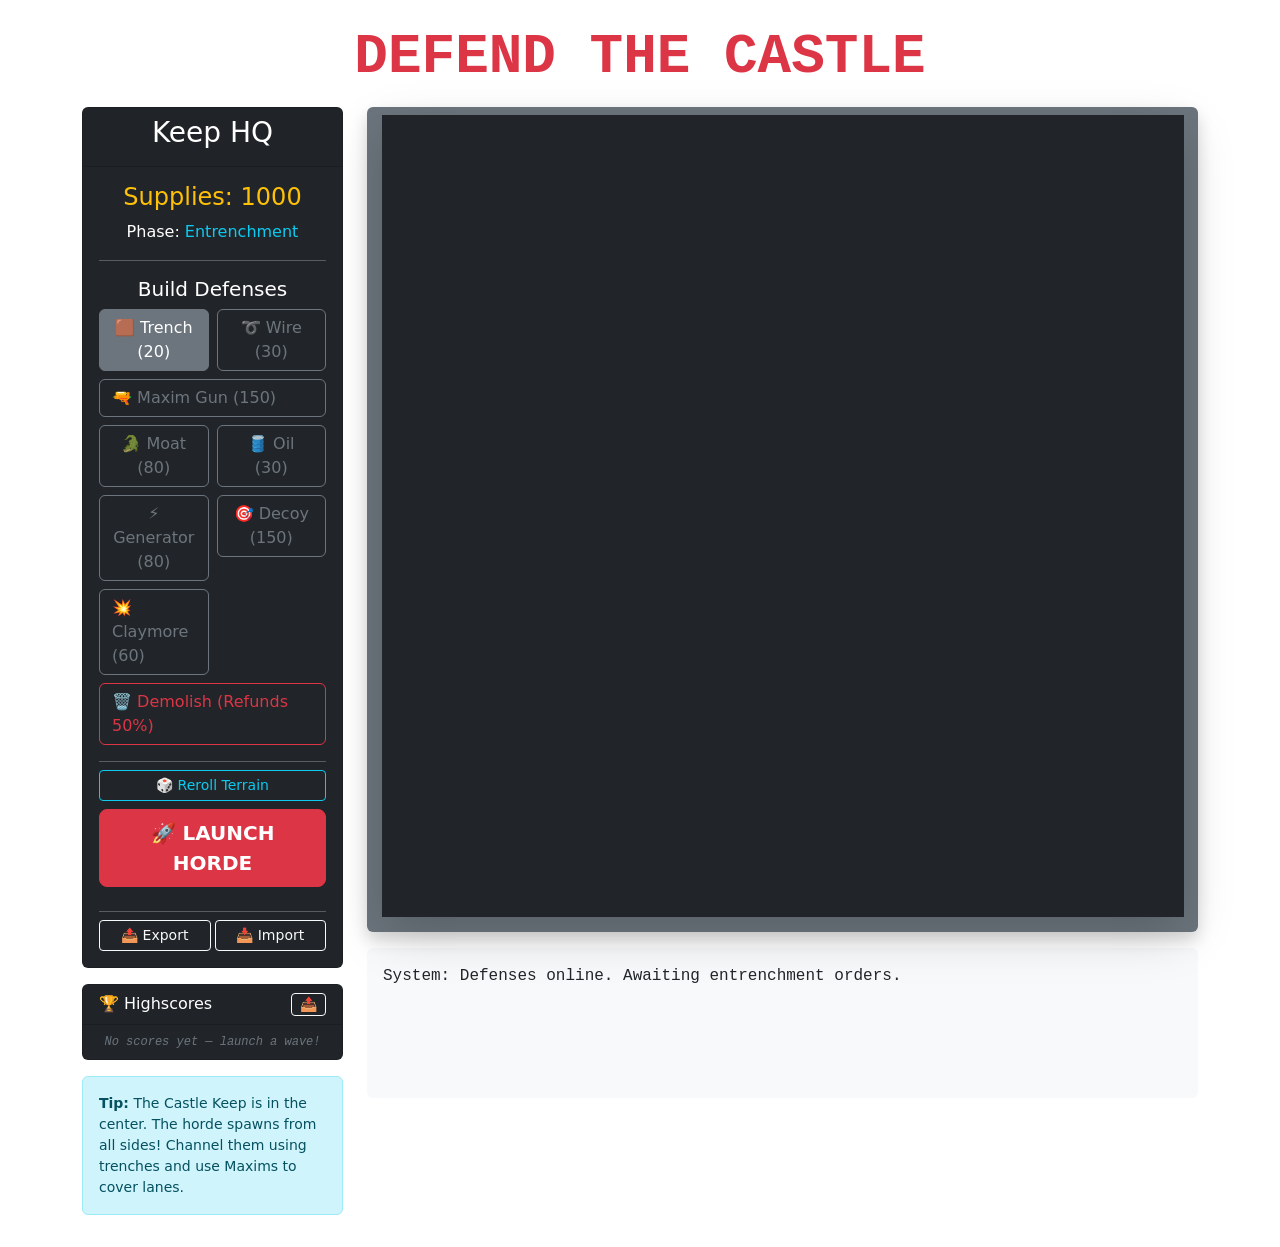
==== index.html @ 28309ede "feat: add GitHub Pages deployment and local highscore system Agent-Logs-Url: https://github.com/esoi" ====
<!DOCTYPE html>
<html lang="en">
<head>
    <meta charset="utf-8" />
    <meta name="viewport" content="width=device-width, initial-scale=1.0" />
    <title>Horde Defense</title>
    <link href="https://cdn.jsdelivr.net/npm/bootstrap@5.3.0/dist/css/bootstrap.min.css" rel="stylesheet">
    <link rel="stylesheet" href="css/site.css" />
</head>
<body>
    <div class="container mt-4">
        <main role="main" class="pb-3">

<div class="game-container text-center">
    <h1 class="display-4 text-danger mb-3" style="font-family: 'Courier New', Courier, monospace; font-weight: bold;">DEFEND THE CASTLE</h1>
    
    <div class="row">
        <div class="col-md-3">
            <div class="card bg-dark text-white mb-3">
                <div class="card-header">
                    <h3>Keep HQ</h3>
                </div>
                <div class="card-body">
                    <h4 class="text-warning">Supplies: <span id="suppliesDisplay">1000</span></h4>
                    <p>Phase: <span id="phaseDisplay" class="text-info font-weight-bold">Entrenchment</span></p>
                    <hr class="bg-secondary" />
                    
                    <h5>Build Defenses</h5>
                    <div class="row g-2 mb-3">
                        <div class="col-6"><button class="btn btn-outline-secondary w-100 build-btn active" data-type="trench" data-cost="20" title="Blocks path, bullets fly over">🟫 Trench (20)</button></div>
                        <div class="col-6"><button class="btn btn-outline-secondary w-100 build-btn" data-type="wire" data-cost="30" title="Slows horde">➰ Wire (30)</button></div>
                        <div class="col-12"><button class="btn btn-outline-secondary w-100 build-btn text-start" data-type="maxim" data-cost="150" title="Sprays piercing bullets">🔫 Maxim Gun (150)</button></div>
                        <div class="col-6"><button class="btn btn-outline-secondary w-100 build-btn" data-type="moat" data-cost="80" title="Eats 5 horde">🐊 Moat (80)</button></div>
                        <div class="col-6"><button class="btn btn-outline-secondary w-100 build-btn" data-type="oil" data-cost="30" title="Makes 'em slip &amp; spin">🛢️ Oil (30)</button></div>
                        <div class="col-6"><button class="btn btn-outline-secondary w-100 build-btn" data-type="generator" data-cost="80" title="Electrifies adjacent wire">⚡ Generator (80)</button></div>
                        <div class="col-6"><button class="btn btn-outline-secondary w-100 build-btn" data-type="decoy" data-cost="150" title="Draws horde attention">🎯 Decoy (150)</button></div>
                        <div class="col-6"><button class="btn btn-outline-secondary w-100 build-btn text-start" data-type="claymore" data-cost="60" title="Aimed explosive. Triggers on mass movement + smoke">💥 Claymore (60)</button></div>
                        <div class="col-12"><button class="btn btn-outline-danger w-100 build-btn text-start" data-type="remove" data-cost="0" title="Demolish or clear corpse bridges">🗑️ Demolish (Refunds 50%)</button></div>
                    </div>

                    <hr class="bg-secondary mb-2" />
                    <button id="rerollBtn" class="btn btn-outline-info btn-sm w-100 mb-2">🎲 Reroll Terrain</button>
                    <button id="startWaveBtn" class="btn btn-danger btn-lg w-100 fw-bold mb-2">🚀 LAUNCH HORDE</button>
                    
                    <div class="row g-1">
                        <div class="col-6"><button id="replayBtn" class="btn btn-info btn-sm w-100 h-100" style="display:none;" title="Replay same wave size from scratch">🔄 Replay(Same)</button></div>
                        <div class="col-6"><button id="replayEntrenchBtn" class="btn btn-outline-info btn-sm w-100 h-100" style="display:none;" title="Keep current defenses and replay same wave size">🏗️ Replay(Supplies)</button></div>
                        <div class="col-6"><button id="tryAgainBtn" class="btn btn-success btn-sm w-100 h-100 mt-1" style="display:none;" title="Rebuild and try again">🛠️ Modify (+200)</button></div>
                        <div class="col-6"><button id="nextWaveBtn" class="btn btn-primary btn-sm w-100 h-100 mt-1" style="display:none;">🌊 Next (x1.5)</button></div>
                        <div class="col-12"><button id="restartBtn" class="btn btn-warning btn-sm w-100 mt-1" style="display:none;">🗺️ New Map / Restart</button></div>
                    </div>
                    
                    <hr class="bg-secondary mt-2 mb-2" />
                    <div class="row g-1">
                        <div class="col-6"><button id="exportBtn" class="btn btn-outline-light btn-sm w-100">📤 Export</button></div>
                        <div class="col-6"><button id="importBtn" class="btn btn-outline-light btn-sm w-100">📥 Import</button></div>
                    </div>
                    <input type="file" id="importFile" accept=".json" style="display:none;" />
                </div>
            </div>

            <!-- Highscore Panel -->
            <div class="card bg-dark text-white mb-3">
                <div class="card-header d-flex justify-content-between align-items-center">
                    <h6 class="mb-0">🏆 Highscores</h6>
                    <button id="exportScoresBtn" class="btn btn-outline-light btn-sm py-0" title="Export scores as JSON">📤</button>
                </div>
                <div class="card-body p-2">
                    <div id="highscoreList" style="font-size:0.75rem; font-family: monospace;">
                        <em class="text-secondary">No scores yet — launch a wave!</em>
                    </div>
                </div>
            </div>

            <div class="alert alert-info small text-start">
                <strong>Tip:</strong> The Castle Keep is in the center. The horde spawns from all sides! Channel them using trenches and use Maxims to cover lanes.
            </div>
        </div>
        
        <div class="col-md-9 mb-4 mx-auto text-center">
            <div class="bg-secondary p-2 rounded shadow d-inline-block w-100">
                <canvas id="gameCanvas" width="800" height="800" style="max-width: 100%; height: auto;" class="border border-dark shadow-lg bg-dark"></canvas>
            </div>
            
            <!-- Silly feedback area -->
            <div id="battleLog" class="text-start mt-3 p-3 bg-light rounded text-dark" style="height: 150px; overflow-y: auto; font-family: monospace;">
                System: Defenses online. Awaiting entrenchment orders.
            </div>
        </div>
    </div>
</div>

        </main>
    </div>

    <script src="https://cdn.jsdelivr.net/npm/bootstrap@5.3.0/dist/js/bootstrap.bundle.min.js"></script>
    <script src="js/site.js"></script>
    <script src="js/game.js"></script>
</body>
</html>
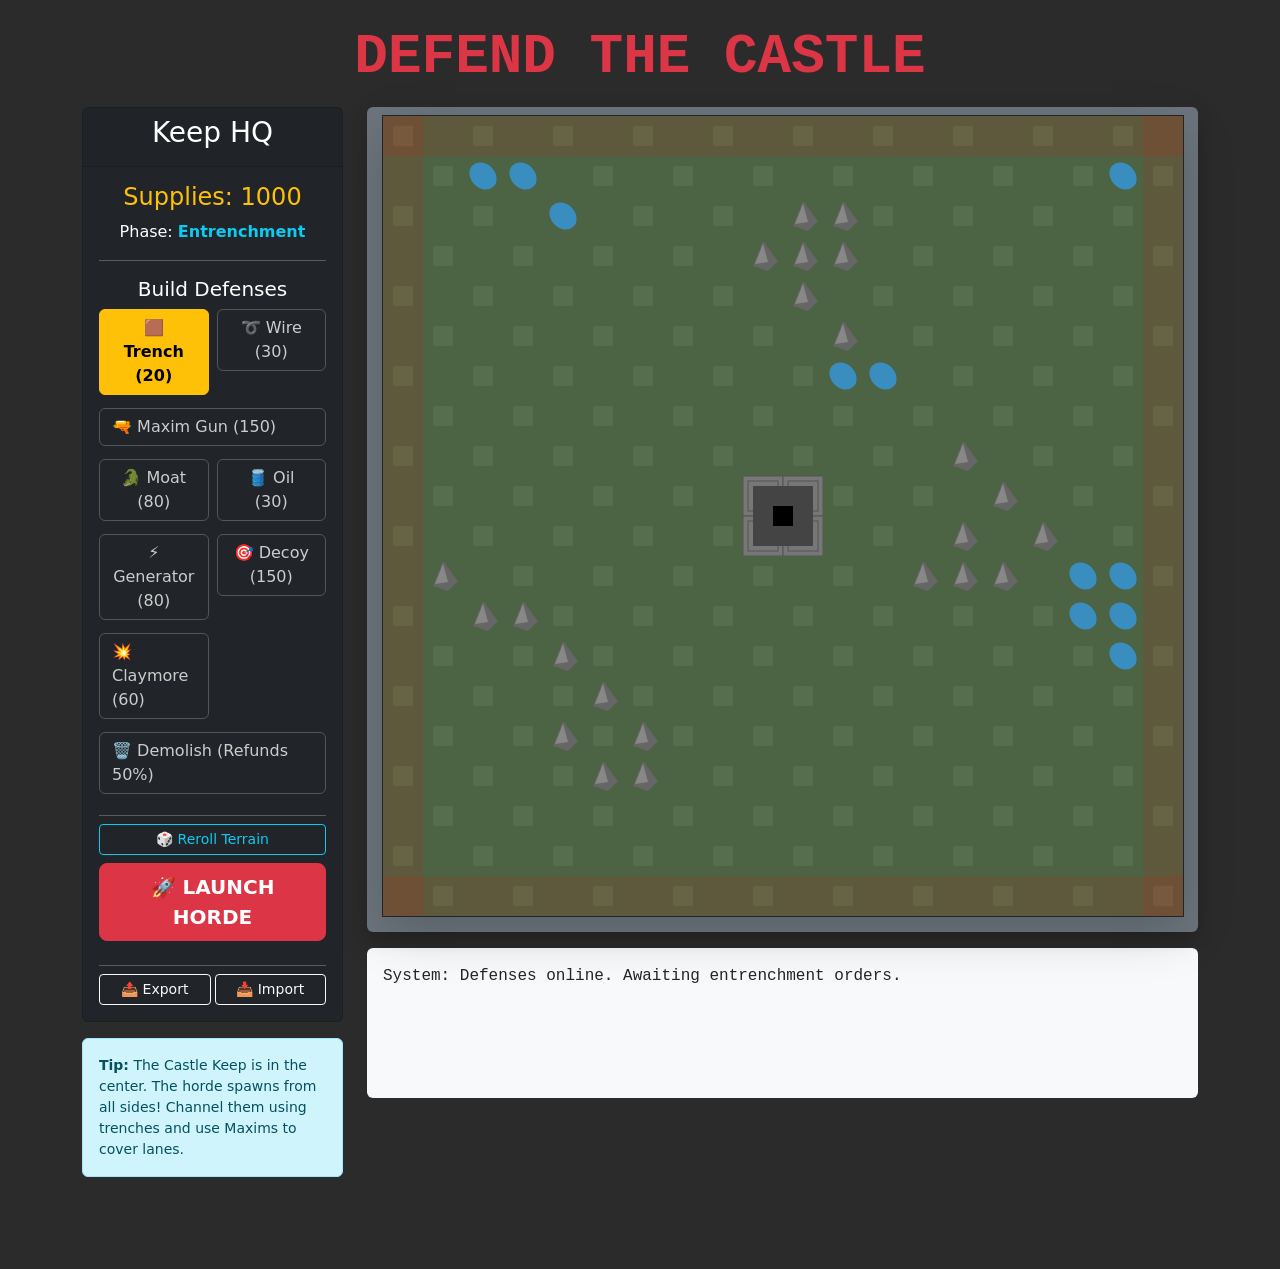
==== commit 2252e230: "deploy: cc45f1aa60685aa7889f08c290dfacc715ee6811" ====
--- a/index.html
+++ b/index.html
@@ -10,86 +10,69 @@
 <body>
     <div class="container mt-4">
         <main role="main" class="pb-3">
+            <div class="game-container text-center">
+                <h1 class="display-4 text-danger mb-3" style="font-family: 'Courier New', Courier, monospace; font-weight: bold;">DEFEND THE CASTLE</h1>
 
-<div class="game-container text-center">
-    <h1 class="display-4 text-danger mb-3" style="font-family: 'Courier New', Courier, monospace; font-weight: bold;">DEFEND THE CASTLE</h1>
-    
-    <div class="row">
-        <div class="col-md-3">
-            <div class="card bg-dark text-white mb-3">
-                <div class="card-header">
-                    <h3>Keep HQ</h3>
-                </div>
-                <div class="card-body">
-                    <h4 class="text-warning">Supplies: <span id="suppliesDisplay">1000</span></h4>
-                    <p>Phase: <span id="phaseDisplay" class="text-info font-weight-bold">Entrenchment</span></p>
-                    <hr class="bg-secondary" />
-                    
-                    <h5>Build Defenses</h5>
-                    <div class="row g-2 mb-3">
-                        <div class="col-6"><button class="btn btn-outline-secondary w-100 build-btn active" data-type="trench" data-cost="20" title="Blocks path, bullets fly over">🟫 Trench (20)</button></div>
-                        <div class="col-6"><button class="btn btn-outline-secondary w-100 build-btn" data-type="wire" data-cost="30" title="Slows horde">➰ Wire (30)</button></div>
-                        <div class="col-12"><button class="btn btn-outline-secondary w-100 build-btn text-start" data-type="maxim" data-cost="150" title="Sprays piercing bullets">🔫 Maxim Gun (150)</button></div>
-                        <div class="col-6"><button class="btn btn-outline-secondary w-100 build-btn" data-type="moat" data-cost="80" title="Eats 5 horde">🐊 Moat (80)</button></div>
-                        <div class="col-6"><button class="btn btn-outline-secondary w-100 build-btn" data-type="oil" data-cost="30" title="Makes 'em slip &amp; spin">🛢️ Oil (30)</button></div>
-                        <div class="col-6"><button class="btn btn-outline-secondary w-100 build-btn" data-type="generator" data-cost="80" title="Electrifies adjacent wire">⚡ Generator (80)</button></div>
-                        <div class="col-6"><button class="btn btn-outline-secondary w-100 build-btn" data-type="decoy" data-cost="150" title="Draws horde attention">🎯 Decoy (150)</button></div>
-                        <div class="col-6"><button class="btn btn-outline-secondary w-100 build-btn text-start" data-type="claymore" data-cost="60" title="Aimed explosive. Triggers on mass movement + smoke">💥 Claymore (60)</button></div>
-                        <div class="col-12"><button class="btn btn-outline-danger w-100 build-btn text-start" data-type="remove" data-cost="0" title="Demolish or clear corpse bridges">🗑️ Demolish (Refunds 50%)</button></div>
+                <div class="row">
+                    <div class="col-md-3">
+                        <div class="card bg-dark text-white mb-3">
+                            <div class="card-header">
+                                <h3>Keep HQ</h3>
+                            </div>
+                            <div class="card-body">
+                                <h4 class="text-warning">Supplies: <span id="suppliesDisplay">1000</span></h4>
+                                <p>Phase: <span id="phaseDisplay" class="text-info fw-bold">Entrenchment</span></p>
+                                <hr class="bg-secondary" />
+
+                                <h5>Build Defenses</h5>
+                                <div class="row g-2 mb-3">
+                                    <div class="col-6"><button class="btn btn-outline-secondary w-100 build-btn active" data-type="trench" data-cost="20" title="Blocks path, bullets fly over">🟫 Trench (20)</button></div>
+                                    <div class="col-6"><button class="btn btn-outline-secondary w-100 build-btn" data-type="wire" data-cost="30" title="Slows horde">➰ Wire (30)</button></div>
+                                    <div class="col-12"><button class="btn btn-outline-secondary w-100 build-btn text-start" data-type="maxim" data-cost="150" title="Sprays piercing bullets">🔫 Maxim Gun (150)</button></div>
+                                    <div class="col-6"><button class="btn btn-outline-secondary w-100 build-btn" data-type="moat" data-cost="80" title="Eats 5 horde">🐊 Moat (80)</button></div>
+                                    <div class="col-6"><button class="btn btn-outline-secondary w-100 build-btn" data-type="oil" data-cost="30" title="Makes 'em slip & spin">🛢️ Oil (30)</button></div>
+                                    <div class="col-6"><button class="btn btn-outline-secondary w-100 build-btn" data-type="generator" data-cost="80" title="Electrifies adjacent wire">⚡ Generator (80)</button></div>
+                                    <div class="col-6"><button class="btn btn-outline-secondary w-100 build-btn" data-type="decoy" data-cost="150" title="Draws horde attention">🎯 Decoy (150)</button></div>
+                                    <div class="col-6"><button class="btn btn-outline-secondary w-100 build-btn text-start" data-type="claymore" data-cost="60" title="Aimed explosive. Triggers on mass movement + smoke">💥 Claymore (60)</button></div>
+                                    <div class="col-12"><button class="btn btn-outline-danger w-100 build-btn text-start" data-type="remove" data-cost="0" title="Demolish or clear corpse bridges">🗑️ Demolish (Refunds 50%)</button></div>
+                                </div>
+
+                                <hr class="bg-secondary mb-2" />
+                                <button id="rerollBtn" class="btn btn-outline-info btn-sm w-100 mb-2">🎲 Reroll Terrain</button>
+                                <button id="startWaveBtn" class="btn btn-danger btn-lg w-100 fw-bold mb-2">🚀 LAUNCH HORDE</button>
+
+                                <div class="row g-1">
+                                    <div class="col-6"><button id="replayBtn" class="btn btn-info btn-sm w-100 h-100" style="display:none;" title="Replay same wave size from scratch">🔄 Replay(Same)</button></div>
+                                    <div class="col-6"><button id="replayEntrenchBtn" class="btn btn-outline-info btn-sm w-100 h-100" style="display:none;" title="Keep current defenses and replay same wave size">🏗️ Replay(Supplies)</button></div>
+                                    <div class="col-6"><button id="tryAgainBtn" class="btn btn-success btn-sm w-100 h-100 mt-1" style="display:none;" title="Rebuild and try again">🛠️ Modify (+200)</button></div>
+                                    <div class="col-6"><button id="nextWaveBtn" class="btn btn-primary btn-sm w-100 h-100 mt-1" style="display:none;">🌊 Next (x1.5)</button></div>
+                                    <div class="col-12"><button id="restartBtn" class="btn btn-warning btn-sm w-100 mt-1" style="display:none;">🗺️ New Map / Restart</button></div>
+                                </div>
+
+                                <hr class="bg-secondary mt-2 mb-2" />
+                                <div class="row g-1">
+                                    <div class="col-6"><button id="exportBtn" class="btn btn-outline-light btn-sm w-100">📤 Export</button></div>
+                                    <div class="col-6"><button id="importBtn" class="btn btn-outline-light btn-sm w-100">📥 Import</button></div>
+                                </div>
+                                <input type="file" id="importFile" accept=".json" style="display:none;" />
+                            </div>
+                        </div>
+                        <div class="alert alert-info small text-start">
+                            <strong>Tip:</strong> The Castle Keep is in the center. The horde spawns from all sides! Channel them using trenches and use Maxims to cover lanes.
+                        </div>
                     </div>
 
-                    <hr class="bg-secondary mb-2" />
-                    <button id="rerollBtn" class="btn btn-outline-info btn-sm w-100 mb-2">🎲 Reroll Terrain</button>
-                    <button id="startWaveBtn" class="btn btn-danger btn-lg w-100 fw-bold mb-2">🚀 LAUNCH HORDE</button>
-                    
-                    <div class="row g-1">
-                        <div class="col-6"><button id="replayBtn" class="btn btn-info btn-sm w-100 h-100" style="display:none;" title="Replay same wave size from scratch">🔄 Replay(Same)</button></div>
-                        <div class="col-6"><button id="replayEntrenchBtn" class="btn btn-outline-info btn-sm w-100 h-100" style="display:none;" title="Keep current defenses and replay same wave size">🏗️ Replay(Supplies)</button></div>
-                        <div class="col-6"><button id="tryAgainBtn" class="btn btn-success btn-sm w-100 h-100 mt-1" style="display:none;" title="Rebuild and try again">🛠️ Modify (+200)</button></div>
-                        <div class="col-6"><button id="nextWaveBtn" class="btn btn-primary btn-sm w-100 h-100 mt-1" style="display:none;">🌊 Next (x1.5)</button></div>
-                        <div class="col-12"><button id="restartBtn" class="btn btn-warning btn-sm w-100 mt-1" style="display:none;">🗺️ New Map / Restart</button></div>
-                    </div>
-                    
-                    <hr class="bg-secondary mt-2 mb-2" />
-                    <div class="row g-1">
-                        <div class="col-6"><button id="exportBtn" class="btn btn-outline-light btn-sm w-100">📤 Export</button></div>
-                        <div class="col-6"><button id="importBtn" class="btn btn-outline-light btn-sm w-100">📥 Import</button></div>
-                    </div>
-                    <input type="file" id="importFile" accept=".json" style="display:none;" />
-                </div>
-            </div>
+                    <div class="col-md-9 mb-4 mx-auto text-center">
+                        <div class="bg-secondary p-2 rounded shadow d-inline-block w-100">
+                            <canvas id="gameCanvas" width="800" height="800" style="max-width: 100%; height: auto;" class="border border-dark shadow-lg bg-dark"></canvas>
+                        </div>
 
-            <!-- Highscore Panel -->
-            <div class="card bg-dark text-white mb-3">
-                <div class="card-header d-flex justify-content-between align-items-center">
-                    <h6 class="mb-0">🏆 Highscores</h6>
-                    <button id="exportScoresBtn" class="btn btn-outline-light btn-sm py-0" title="Export scores as JSON">📤</button>
-                </div>
-                <div class="card-body p-2">
-                    <div id="highscoreList" style="font-size:0.75rem; font-family: monospace;">
-                        <em class="text-secondary">No scores yet — launch a wave!</em>
+                        <div id="battleLog" class="text-start mt-3 p-3 bg-light rounded text-dark" style="height: 150px; overflow-y: auto; font-family: monospace;">
+                            System: Defenses online. Awaiting entrenchment orders.
+                        </div>
                     </div>
                 </div>
             </div>
-
-            <div class="alert alert-info small text-start">
-                <strong>Tip:</strong> The Castle Keep is in the center. The horde spawns from all sides! Channel them using trenches and use Maxims to cover lanes.
-            </div>
-        </div>
-        
-        <div class="col-md-9 mb-4 mx-auto text-center">
-            <div class="bg-secondary p-2 rounded shadow d-inline-block w-100">
-                <canvas id="gameCanvas" width="800" height="800" style="max-width: 100%; height: auto;" class="border border-dark shadow-lg bg-dark"></canvas>
-            </div>
-            
-            <!-- Silly feedback area -->
-            <div id="battleLog" class="text-start mt-3 p-3 bg-light rounded text-dark" style="height: 150px; overflow-y: auto; font-family: monospace;">
-                System: Defenses online. Awaiting entrenchment orders.
-            </div>
-        </div>
-    </div>
-</div>
-
         </main>
     </div>
 
--- a/css/site.css
+++ b/css/site.css
@@ -0,0 +1,62 @@
+html {
+  font-size: 14px;
+}
+
+@media (min-width: 768px) {
+  html {
+    font-size: 16px;
+  }
+}
+
+.btn:focus, .btn:active:focus, .btn-link.nav-link:focus, .form-control:focus, .form-check-input:focus {
+  box-shadow: 0 0 0 0.1rem white, 0 0 0 0.25rem #258cfb;
+}
+
+html {
+  position: relative;
+  min-height: 100%;
+}
+
+body {
+  margin-bottom: 60px;
+  background-color: #2b2b2b;
+  color: #eeeeee;
+}
+
+.canvas-wrapper {
+  background-color: #3b423b !important;
+  border: 4px solid #1a1a1a;
+}
+
+#gameCanvas {
+  background-color: #5d7553; /* Grass tone */
+  cursor: crosshair;
+}
+
+.build-btn {
+  margin-bottom: 5px;
+  transition: all 0.2s;
+  color: #ccc;
+  border-color: #555;
+}
+.build-btn:hover {
+  background-color: #444;
+  color: white;
+}
+.build-btn.active {
+  background-color: #ffc107;
+  color: black;
+  border-color: #ffc107;
+  font-weight: bold;
+}
+.build-btn small {
+  font-size: 0.75em;
+}
+
+#battleLog p {
+    margin-bottom: 2px;
+}
+.log-kill { color: #dc3545; }
+.log-wave { color: #0dcaf0; }
+.log-build { color: #198754; }
+.log-error { color: #ffc107; }
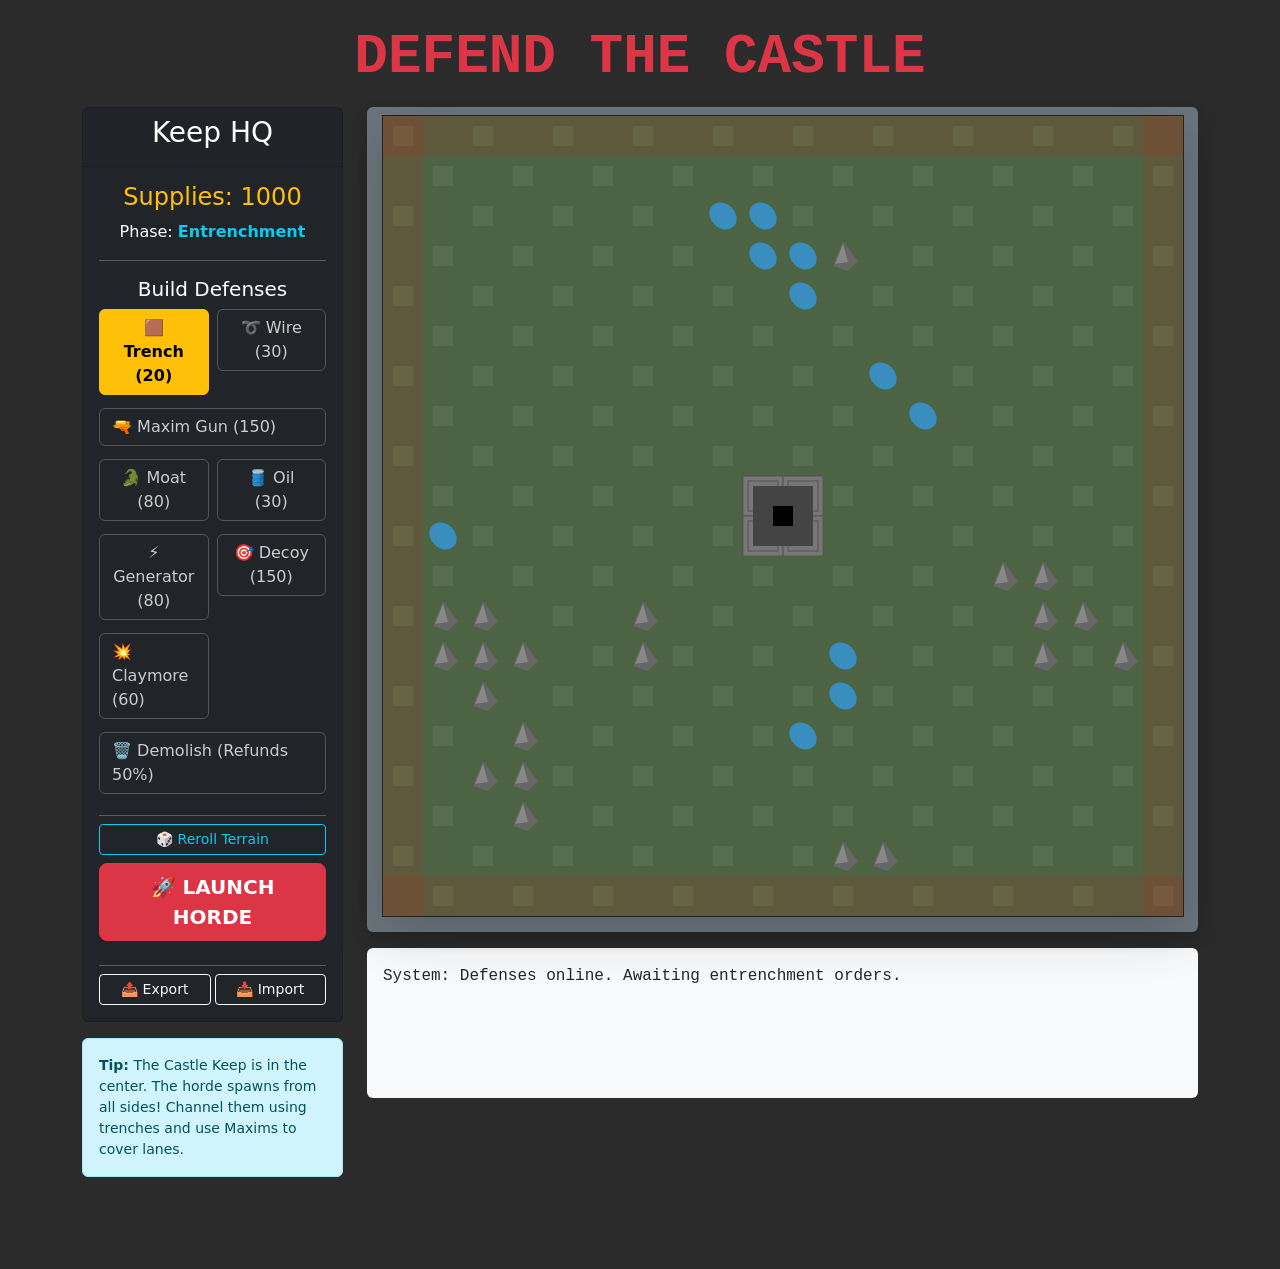
==== commit 616e24cc: "deploy: 116bd2d5f90a081efd451c6af5a8c2ed23077663" ====
--- a/index.html
+++ b/index.html
@@ -4,7 +4,7 @@
     <meta charset="utf-8" />
     <meta name="viewport" content="width=device-width, initial-scale=1.0" />
     <title>Horde Defense</title>
-    <link href="https://cdn.jsdelivr.net/npm/bootstrap@5.3.0/dist/css/bootstrap.min.css" rel="stylesheet">
+    <link rel="stylesheet" href="lib/bootstrap/dist/css/bootstrap.min.css" />
     <link rel="stylesheet" href="css/site.css" />
 </head>
 <body>
@@ -76,7 +76,7 @@
         </main>
     </div>
 
-    <script src="https://cdn.jsdelivr.net/npm/bootstrap@5.3.0/dist/js/bootstrap.bundle.min.js"></script>
+    <script src="lib/bootstrap/dist/js/bootstrap.bundle.min.js"></script>
     <script src="js/site.js"></script>
     <script src="js/game.js"></script>
 </body>
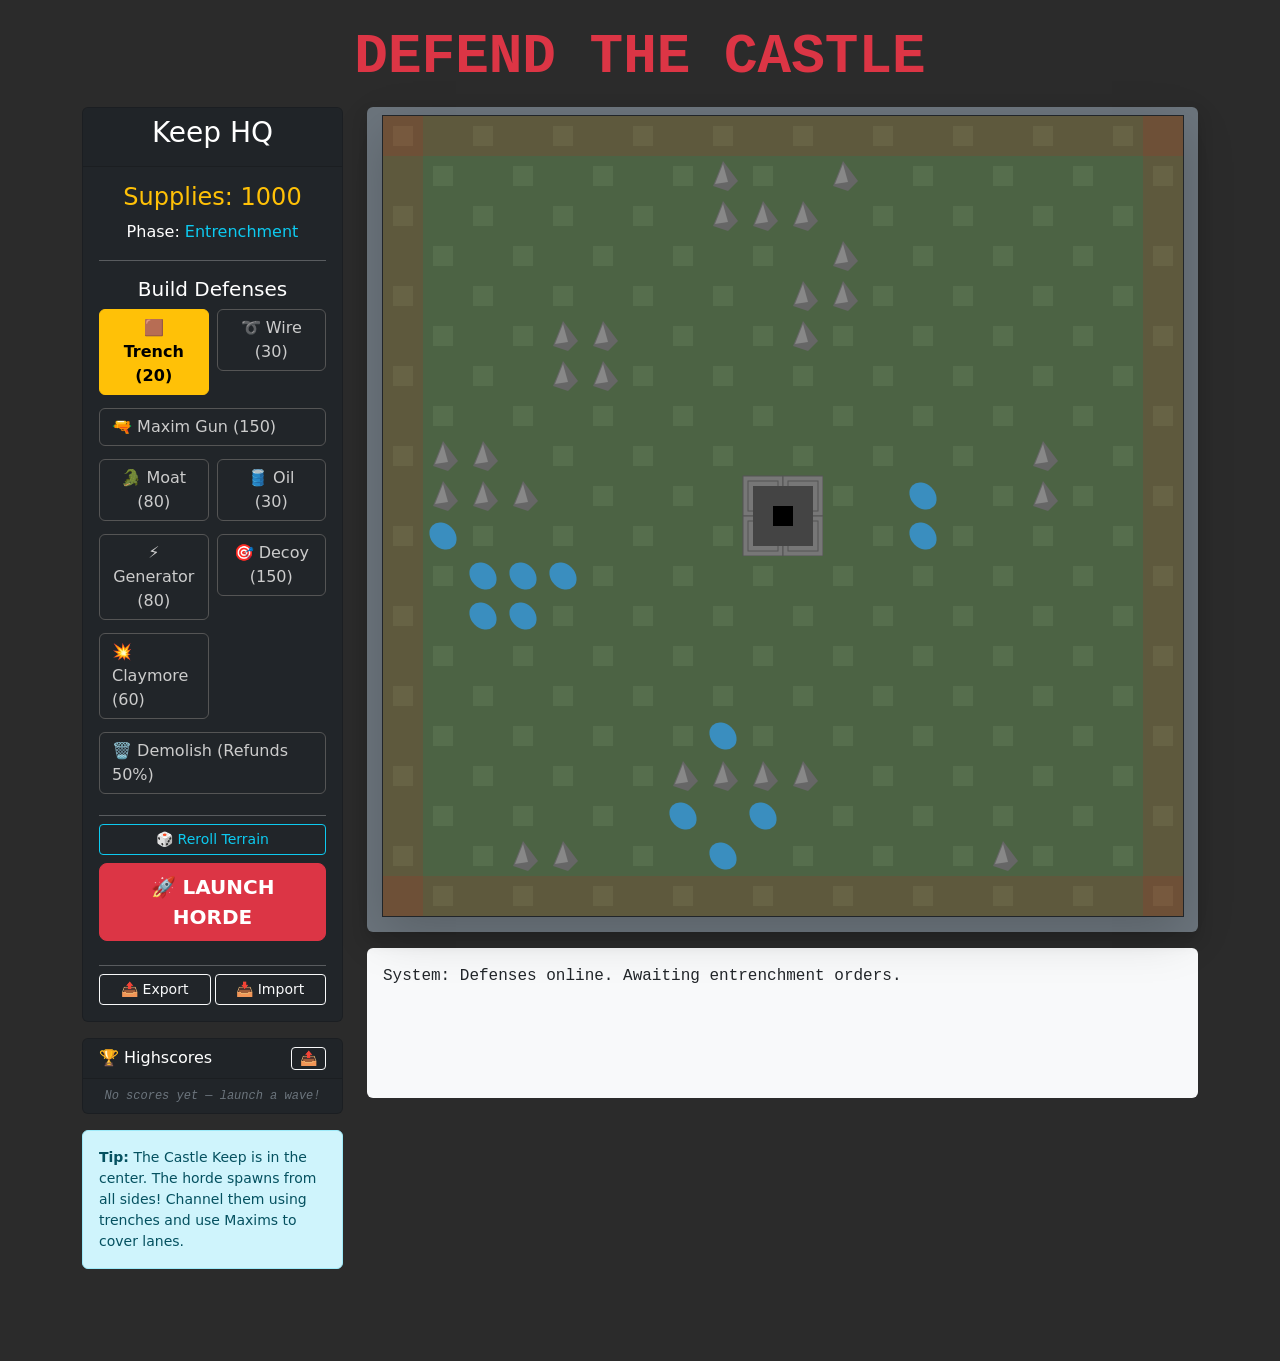
==== commit 8a9202e5: "Merge pull request #1 from esoinila/copilot/explain-repository-structure feat: GitHub Pages static h" ====
--- a/index.html
+++ b/index.html
@@ -4,79 +4,96 @@
     <meta charset="utf-8" />
     <meta name="viewport" content="width=device-width, initial-scale=1.0" />
     <title>Horde Defense</title>
-    <link rel="stylesheet" href="lib/bootstrap/dist/css/bootstrap.min.css" />
+    <link href="https://cdn.jsdelivr.net/npm/bootstrap@5.3.0/dist/css/bootstrap.min.css" rel="stylesheet">
     <link rel="stylesheet" href="css/site.css" />
 </head>
 <body>
     <div class="container mt-4">
         <main role="main" class="pb-3">
-            <div class="game-container text-center">
-                <h1 class="display-4 text-danger mb-3" style="font-family: 'Courier New', Courier, monospace; font-weight: bold;">DEFEND THE CASTLE</h1>
 
-                <div class="row">
-                    <div class="col-md-3">
-                        <div class="card bg-dark text-white mb-3">
-                            <div class="card-header">
-                                <h3>Keep HQ</h3>
-                            </div>
-                            <div class="card-body">
-                                <h4 class="text-warning">Supplies: <span id="suppliesDisplay">1000</span></h4>
-                                <p>Phase: <span id="phaseDisplay" class="text-info fw-bold">Entrenchment</span></p>
-                                <hr class="bg-secondary" />
-
-                                <h5>Build Defenses</h5>
-                                <div class="row g-2 mb-3">
-                                    <div class="col-6"><button class="btn btn-outline-secondary w-100 build-btn active" data-type="trench" data-cost="20" title="Blocks path, bullets fly over">🟫 Trench (20)</button></div>
-                                    <div class="col-6"><button class="btn btn-outline-secondary w-100 build-btn" data-type="wire" data-cost="30" title="Slows horde">➰ Wire (30)</button></div>
-                                    <div class="col-12"><button class="btn btn-outline-secondary w-100 build-btn text-start" data-type="maxim" data-cost="150" title="Sprays piercing bullets">🔫 Maxim Gun (150)</button></div>
-                                    <div class="col-6"><button class="btn btn-outline-secondary w-100 build-btn" data-type="moat" data-cost="80" title="Eats 5 horde">🐊 Moat (80)</button></div>
-                                    <div class="col-6"><button class="btn btn-outline-secondary w-100 build-btn" data-type="oil" data-cost="30" title="Makes 'em slip & spin">🛢️ Oil (30)</button></div>
-                                    <div class="col-6"><button class="btn btn-outline-secondary w-100 build-btn" data-type="generator" data-cost="80" title="Electrifies adjacent wire">⚡ Generator (80)</button></div>
-                                    <div class="col-6"><button class="btn btn-outline-secondary w-100 build-btn" data-type="decoy" data-cost="150" title="Draws horde attention">🎯 Decoy (150)</button></div>
-                                    <div class="col-6"><button class="btn btn-outline-secondary w-100 build-btn text-start" data-type="claymore" data-cost="60" title="Aimed explosive. Triggers on mass movement + smoke">💥 Claymore (60)</button></div>
-                                    <div class="col-12"><button class="btn btn-outline-danger w-100 build-btn text-start" data-type="remove" data-cost="0" title="Demolish or clear corpse bridges">🗑️ Demolish (Refunds 50%)</button></div>
-                                </div>
-
-                                <hr class="bg-secondary mb-2" />
-                                <button id="rerollBtn" class="btn btn-outline-info btn-sm w-100 mb-2">🎲 Reroll Terrain</button>
-                                <button id="startWaveBtn" class="btn btn-danger btn-lg w-100 fw-bold mb-2">🚀 LAUNCH HORDE</button>
-
-                                <div class="row g-1">
-                                    <div class="col-6"><button id="replayBtn" class="btn btn-info btn-sm w-100 h-100" style="display:none;" title="Replay same wave size from scratch">🔄 Replay(Same)</button></div>
-                                    <div class="col-6"><button id="replayEntrenchBtn" class="btn btn-outline-info btn-sm w-100 h-100" style="display:none;" title="Keep current defenses and replay same wave size">🏗️ Replay(Supplies)</button></div>
-                                    <div class="col-6"><button id="tryAgainBtn" class="btn btn-success btn-sm w-100 h-100 mt-1" style="display:none;" title="Rebuild and try again">🛠️ Modify (+200)</button></div>
-                                    <div class="col-6"><button id="nextWaveBtn" class="btn btn-primary btn-sm w-100 h-100 mt-1" style="display:none;">🌊 Next (x1.5)</button></div>
-                                    <div class="col-12"><button id="restartBtn" class="btn btn-warning btn-sm w-100 mt-1" style="display:none;">🗺️ New Map / Restart</button></div>
-                                </div>
-
-                                <hr class="bg-secondary mt-2 mb-2" />
-                                <div class="row g-1">
-                                    <div class="col-6"><button id="exportBtn" class="btn btn-outline-light btn-sm w-100">📤 Export</button></div>
-                                    <div class="col-6"><button id="importBtn" class="btn btn-outline-light btn-sm w-100">📥 Import</button></div>
-                                </div>
-                                <input type="file" id="importFile" accept=".json" style="display:none;" />
-                            </div>
-                        </div>
-                        <div class="alert alert-info small text-start">
-                            <strong>Tip:</strong> The Castle Keep is in the center. The horde spawns from all sides! Channel them using trenches and use Maxims to cover lanes.
-                        </div>
+<div class="game-container text-center">
+    <h1 class="display-4 text-danger mb-3" style="font-family: 'Courier New', Courier, monospace; font-weight: bold;">DEFEND THE CASTLE</h1>
+    
+    <div class="row">
+        <div class="col-md-3">
+            <div class="card bg-dark text-white mb-3">
+                <div class="card-header">
+                    <h3>Keep HQ</h3>
+                </div>
+                <div class="card-body">
+                    <h4 class="text-warning">Supplies: <span id="suppliesDisplay">1000</span></h4>
+                    <p>Phase: <span id="phaseDisplay" class="text-info font-weight-bold">Entrenchment</span></p>
+                    <hr class="bg-secondary" />
+                    
+                    <h5>Build Defenses</h5>
+                    <div class="row g-2 mb-3">
+                        <div class="col-6"><button class="btn btn-outline-secondary w-100 build-btn active" data-type="trench" data-cost="20" title="Blocks path, bullets fly over">🟫 Trench (20)</button></div>
+                        <div class="col-6"><button class="btn btn-outline-secondary w-100 build-btn" data-type="wire" data-cost="30" title="Slows horde">➰ Wire (30)</button></div>
+                        <div class="col-12"><button class="btn btn-outline-secondary w-100 build-btn text-start" data-type="maxim" data-cost="150" title="Sprays piercing bullets">🔫 Maxim Gun (150)</button></div>
+                        <div class="col-6"><button class="btn btn-outline-secondary w-100 build-btn" data-type="moat" data-cost="80" title="Eats 5 horde">🐊 Moat (80)</button></div>
+                        <div class="col-6"><button class="btn btn-outline-secondary w-100 build-btn" data-type="oil" data-cost="30" title="Makes 'em slip &amp; spin">🛢️ Oil (30)</button></div>
+                        <div class="col-6"><button class="btn btn-outline-secondary w-100 build-btn" data-type="generator" data-cost="80" title="Electrifies adjacent wire">⚡ Generator (80)</button></div>
+                        <div class="col-6"><button class="btn btn-outline-secondary w-100 build-btn" data-type="decoy" data-cost="150" title="Draws horde attention">🎯 Decoy (150)</button></div>
+                        <div class="col-6"><button class="btn btn-outline-secondary w-100 build-btn text-start" data-type="claymore" data-cost="60" title="Aimed explosive. Triggers on mass movement + smoke">💥 Claymore (60)</button></div>
+                        <div class="col-12"><button class="btn btn-outline-danger w-100 build-btn text-start" data-type="remove" data-cost="0" title="Demolish or clear corpse bridges">🗑️ Demolish (Refunds 50%)</button></div>
                     </div>
 
-                    <div class="col-md-9 mb-4 mx-auto text-center">
-                        <div class="bg-secondary p-2 rounded shadow d-inline-block w-100">
-                            <canvas id="gameCanvas" width="800" height="800" style="max-width: 100%; height: auto;" class="border border-dark shadow-lg bg-dark"></canvas>
-                        </div>
+                    <hr class="bg-secondary mb-2" />
+                    <button id="rerollBtn" class="btn btn-outline-info btn-sm w-100 mb-2">🎲 Reroll Terrain</button>
+                    <button id="startWaveBtn" class="btn btn-danger btn-lg w-100 fw-bold mb-2">🚀 LAUNCH HORDE</button>
+                    
+                    <div class="row g-1">
+                        <div class="col-6"><button id="replayBtn" class="btn btn-info btn-sm w-100 h-100" style="display:none;" title="Replay same wave size from scratch">🔄 Replay(Same)</button></div>
+                        <div class="col-6"><button id="replayEntrenchBtn" class="btn btn-outline-info btn-sm w-100 h-100" style="display:none;" title="Keep current defenses and replay same wave size">🏗️ Replay(Supplies)</button></div>
+                        <div class="col-6"><button id="tryAgainBtn" class="btn btn-success btn-sm w-100 h-100 mt-1" style="display:none;" title="Rebuild and try again">🛠️ Modify (+200)</button></div>
+                        <div class="col-6"><button id="nextWaveBtn" class="btn btn-primary btn-sm w-100 h-100 mt-1" style="display:none;">🌊 Next (x1.5)</button></div>
+                        <div class="col-12"><button id="restartBtn" class="btn btn-warning btn-sm w-100 mt-1" style="display:none;">🗺️ New Map / Restart</button></div>
+                    </div>
+                    
+                    <hr class="bg-secondary mt-2 mb-2" />
+                    <div class="row g-1">
+                        <div class="col-6"><button id="exportBtn" class="btn btn-outline-light btn-sm w-100">📤 Export</button></div>
+                        <div class="col-6"><button id="importBtn" class="btn btn-outline-light btn-sm w-100">📥 Import</button></div>
+                    </div>
+                    <input type="file" id="importFile" accept=".json" style="display:none;" />
+                </div>
+            </div>
 
-                        <div id="battleLog" class="text-start mt-3 p-3 bg-light rounded text-dark" style="height: 150px; overflow-y: auto; font-family: monospace;">
-                            System: Defenses online. Awaiting entrenchment orders.
-                        </div>
+            <!-- Highscore Panel -->
+            <div class="card bg-dark text-white mb-3">
+                <div class="card-header d-flex justify-content-between align-items-center">
+                    <h6 class="mb-0">🏆 Highscores</h6>
+                    <button id="exportScoresBtn" class="btn btn-outline-light btn-sm py-0" title="Export scores as JSON">📤</button>
+                </div>
+                <div class="card-body p-2">
+                    <div id="highscoreList" style="font-size:0.75rem; font-family: monospace;">
+                        <em class="text-secondary">No scores yet — launch a wave!</em>
                     </div>
                 </div>
             </div>
+
+            <div class="alert alert-info small text-start">
+                <strong>Tip:</strong> The Castle Keep is in the center. The horde spawns from all sides! Channel them using trenches and use Maxims to cover lanes.
+            </div>
+        </div>
+        
+        <div class="col-md-9 mb-4 mx-auto text-center">
+            <div class="bg-secondary p-2 rounded shadow d-inline-block w-100">
+                <canvas id="gameCanvas" width="800" height="800" style="max-width: 100%; height: auto;" class="border border-dark shadow-lg bg-dark"></canvas>
+            </div>
+            
+            <!-- Silly feedback area -->
+            <div id="battleLog" class="text-start mt-3 p-3 bg-light rounded text-dark" style="height: 150px; overflow-y: auto; font-family: monospace;">
+                System: Defenses online. Awaiting entrenchment orders.
+            </div>
+        </div>
+    </div>
+</div>
+
         </main>
     </div>
 
-    <script src="lib/bootstrap/dist/js/bootstrap.bundle.min.js"></script>
+    <script src="https://cdn.jsdelivr.net/npm/bootstrap@5.3.0/dist/js/bootstrap.bundle.min.js"></script>
     <script src="js/site.js"></script>
     <script src="js/game.js"></script>
 </body>
